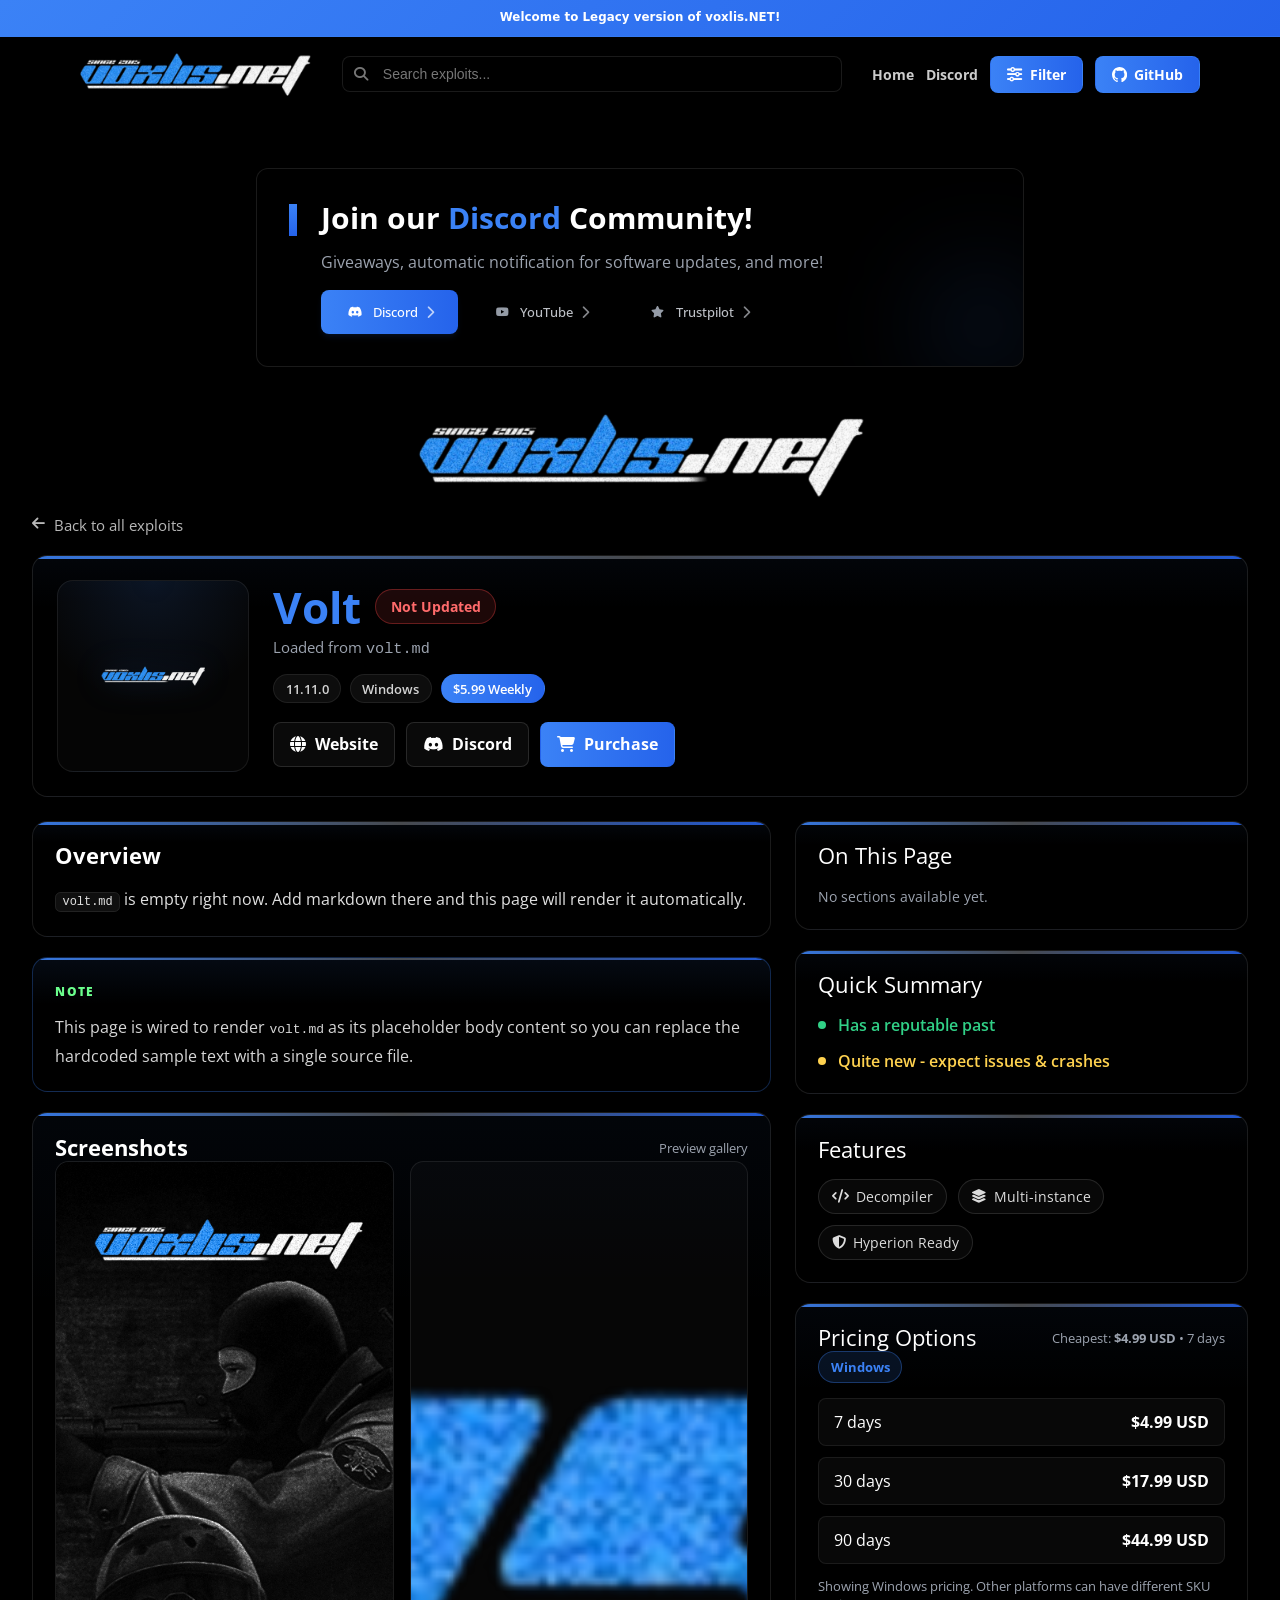
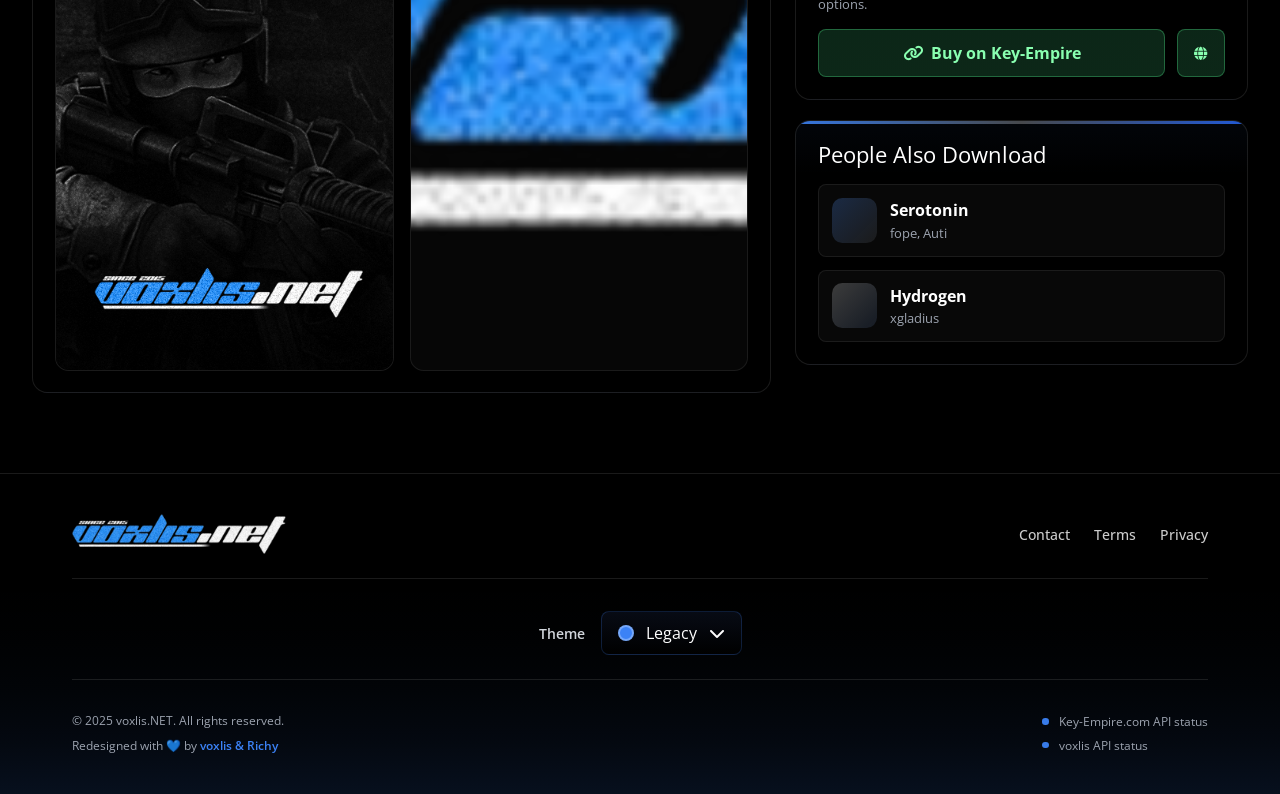
==== overview/index.html @ df1d3101 "too much to list for the changes" ====
<!DOCTYPE html>
<html lang="en">
<head>
<meta charset="UTF-8">
<meta name="viewport" content="width=device-width, initial-scale=1.0">
<base href="../">
<title>voxlis Overview</title>

<link rel="stylesheet" href="global.css">
<link rel="stylesheet" href="src/components/navbar/navbar.css">
<link rel="stylesheet" href="src/components/mobile-filter/mobile-filter.css">
<link rel="stylesheet" href="src/components/layout/layout.css">
<link rel="stylesheet" href="src/components/promo/promo.css">
<link rel="stylesheet" href="src/components/featured/featured.css">
<link rel="stylesheet" href="src/components/footer/footer.css">
<link rel="stylesheet" href="overview/overview.css">

<link rel="stylesheet" href="https://cdnjs.cloudflare.com/ajax/libs/font-awesome/6.5.1/css/all.min.css">
</head>

<body>

<div id="navbarMount"></div>
<div id="mobileFilterMount"></div>

<main class="cntr main-lyt overview-main-lyt">
  <aside class="layout-left" aria-label="Left featured ads">
    <div id="featuredMountLeft"></div>
    <div id="featuredMountLeftSecondary"></div>
  </aside>

  <section class="layout-center">
    <div id="promoMount"></div>
    <div class="overview-page">
      <a href="./" class="overview-back">
        <i class="fas fa-arrow-left"></i>
        Back to all exploits
      </a>

      <section class="overview-hero overview-card">
        <div class="overview-hero-media">
          <div class="overview-logo-frame">
            <img src="assets/ads/voxlis_small.png" alt="Overview preview" class="overview-logo-img">
          </div>
        </div>

        <div class="overview-hero-copy">
          <div class="overview-heading-row">
            <div>
              <div class="overview-title-row">
                <h1 id="overviewTitle" class="overview-title">Volt</h1>
                <span class="overview-status overview-status-warn">Not Updated</span>
              </div>
              <p id="overviewSubtitle" class="overview-subtitle">Loaded from <code>volt.md</code></p>
            </div>
          </div>

          <div class="overview-badges">
            <span class="overview-badge">11.11.0</span>
            <span class="overview-badge">Windows</span>
            <span class="overview-badge overview-badge-price">$5.99 Weekly</span>
          </div>

          <div class="overview-actions">
            <a href="#" class="overview-action-btn">
              <i class="fas fa-globe"></i>
              Website
            </a>
            <a href="/discord/" class="overview-action-btn" target="_blank" rel="noopener noreferrer">
              <i class="fab fa-discord"></i>
              Discord
            </a>
            <a href="#" class="overview-action-btn overview-action-btn-primary">
              <i class="fas fa-cart-shopping"></i>
              Purchase
            </a>
          </div>
        </div>
      </section>

      <section class="overview-grid">
        <div class="overview-main-col">
          <div id="overviewSections" class="overview-sections">
            <article class="overview-section overview-card">
              <h2 class="overview-section-title">Overview</h2>
              <div class="overview-richtext overview-markdown">
                <p>Loading placeholder content from <code>volt.md</code>...</p>
              </div>
            </article>
          </div>

          <article class="overview-section overview-card overview-note-card">
            <div class="overview-note-label">Note</div>
            <p>
              This page is wired to render <code>volt.md</code> as its placeholder body content so you can replace the
              hardcoded sample text with a single source file.
            </p>
          </article>

          <article class="overview-section overview-card">
            <div class="overview-section-head">
              <h2 class="overview-section-title">Screenshots</h2>
              <span class="overview-section-meta">Preview gallery</span>
            </div>

            <div class="overview-shot-grid">
              <div class="overview-shot-card">
                <img src="assets/ads/blue_voxlis_big.png" alt="Overview screenshot placeholder">
              </div>
              <div class="overview-shot-card">
                <img src="assets/header.png" alt="Overview screenshot placeholder">
              </div>
            </div>
          </article>
        </div>

        <aside class="overview-side-col">
          <article class="overview-card overview-side-card">
            <div class="overview-side-title">On This Page</div>
            <div id="overviewSectionNav" class="overview-section-nav">
              <span class="overview-section-nav-empty">Sections will appear here once markdown loads.</span>
            </div>
          </article>

          <article class="overview-card overview-side-card">
            <div class="overview-side-title">Quick Summary</div>
            <ul class="overview-summary-list">
              <li class="good">Has a reputable past</li>
              <li class="warn">Quite new - expect issues &amp; crashes</li>
            </ul>
          </article>

          <article class="overview-card overview-side-card">
            <div class="overview-side-title">Features</div>
            <div class="overview-chip-row">
              <span class="overview-chip"><i class="fas fa-code"></i> Decompiler</span>
              <span class="overview-chip"><i class="fas fa-layer-group"></i> Multi-instance</span>
              <span class="overview-chip"><i class="fas fa-shield-halved"></i> Hyperion Ready</span>
            </div>
          </article>

          <article class="overview-card overview-side-card">
            <div class="overview-price-head">
              <div class="overview-side-title">Pricing Options</div>
              <div class="overview-price-meta">Cheapest: <strong>$4.99 USD</strong> &bull; 7 days</div>
            </div>

            <div class="overview-platform-pill">Windows</div>

            <div class="overview-price-list">
              <div class="overview-price-row">
                <span>7 days</span>
                <strong>$4.99 USD</strong>
              </div>
              <div class="overview-price-row">
                <span>30 days</span>
                <strong>$17.99 USD</strong>
              </div>
              <div class="overview-price-row">
                <span>90 days</span>
                <strong>$44.99 USD</strong>
              </div>
            </div>

            <p class="overview-price-note">Showing Windows pricing. Other platforms can have different SKU options.</p>

            <div class="overview-buy-row">
              <a href="#" class="overview-buy-btn">
                <i class="fas fa-link"></i>
                Buy on Key-Empire
              </a>
              <button class="overview-icon-btn" type="button" aria-label="Open external pricing source">
                <i class="fas fa-globe"></i>
              </button>
            </div>
          </article>

          <article class="overview-card overview-side-card">
            <div class="overview-side-title">People Also Download</div>
            <div class="overview-related-list">
              <a href="#" class="overview-related-card">
                <div class="overview-related-thumb"></div>
                <div>
                  <div class="overview-related-name">Serotonin</div>
                  <div class="overview-related-meta">fope, Auti</div>
                </div>
              </a>
              <a href="#" class="overview-related-card">
                <div class="overview-related-thumb overview-related-thumb-alt"></div>
                <div>
                  <div class="overview-related-name">Hydrogen</div>
                  <div class="overview-related-meta">xgladius</div>
                </div>
              </a>
            </div>
          </article>
        </aside>
      </section>
    </div>
  </section>

  <aside class="layout-right" aria-label="Featured ads">
    <div id="featuredMount"></div>
    <div id="featuredMountSecondary"></div>
  </aside>
</main>

<div id="footerMount"></div>

<script src="src/components/navbar/navbar.js"></script>
<script src="src/components/mobile-filter/mobile-filter.js"></script>
<script src="src/shared/site-toast.js"></script>
<script src="overview/overview.js"></script>

</body>
</html>
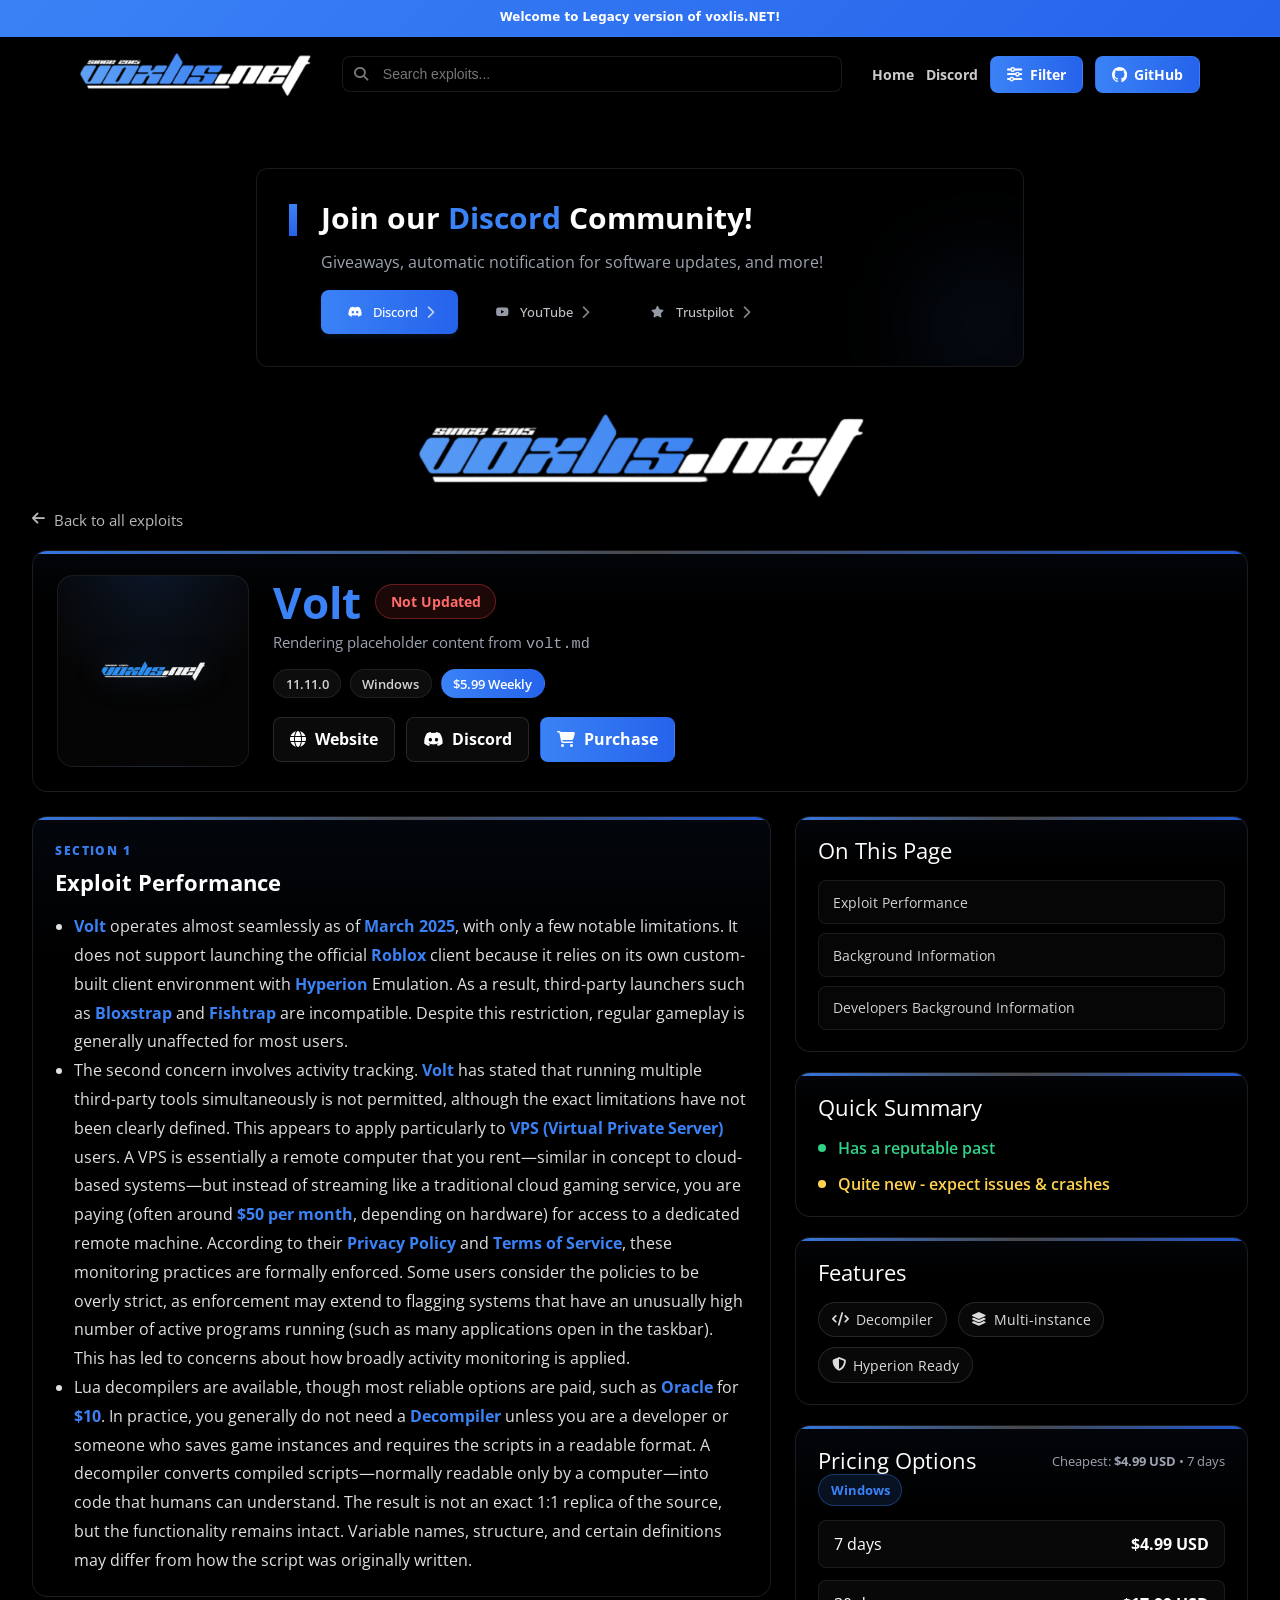
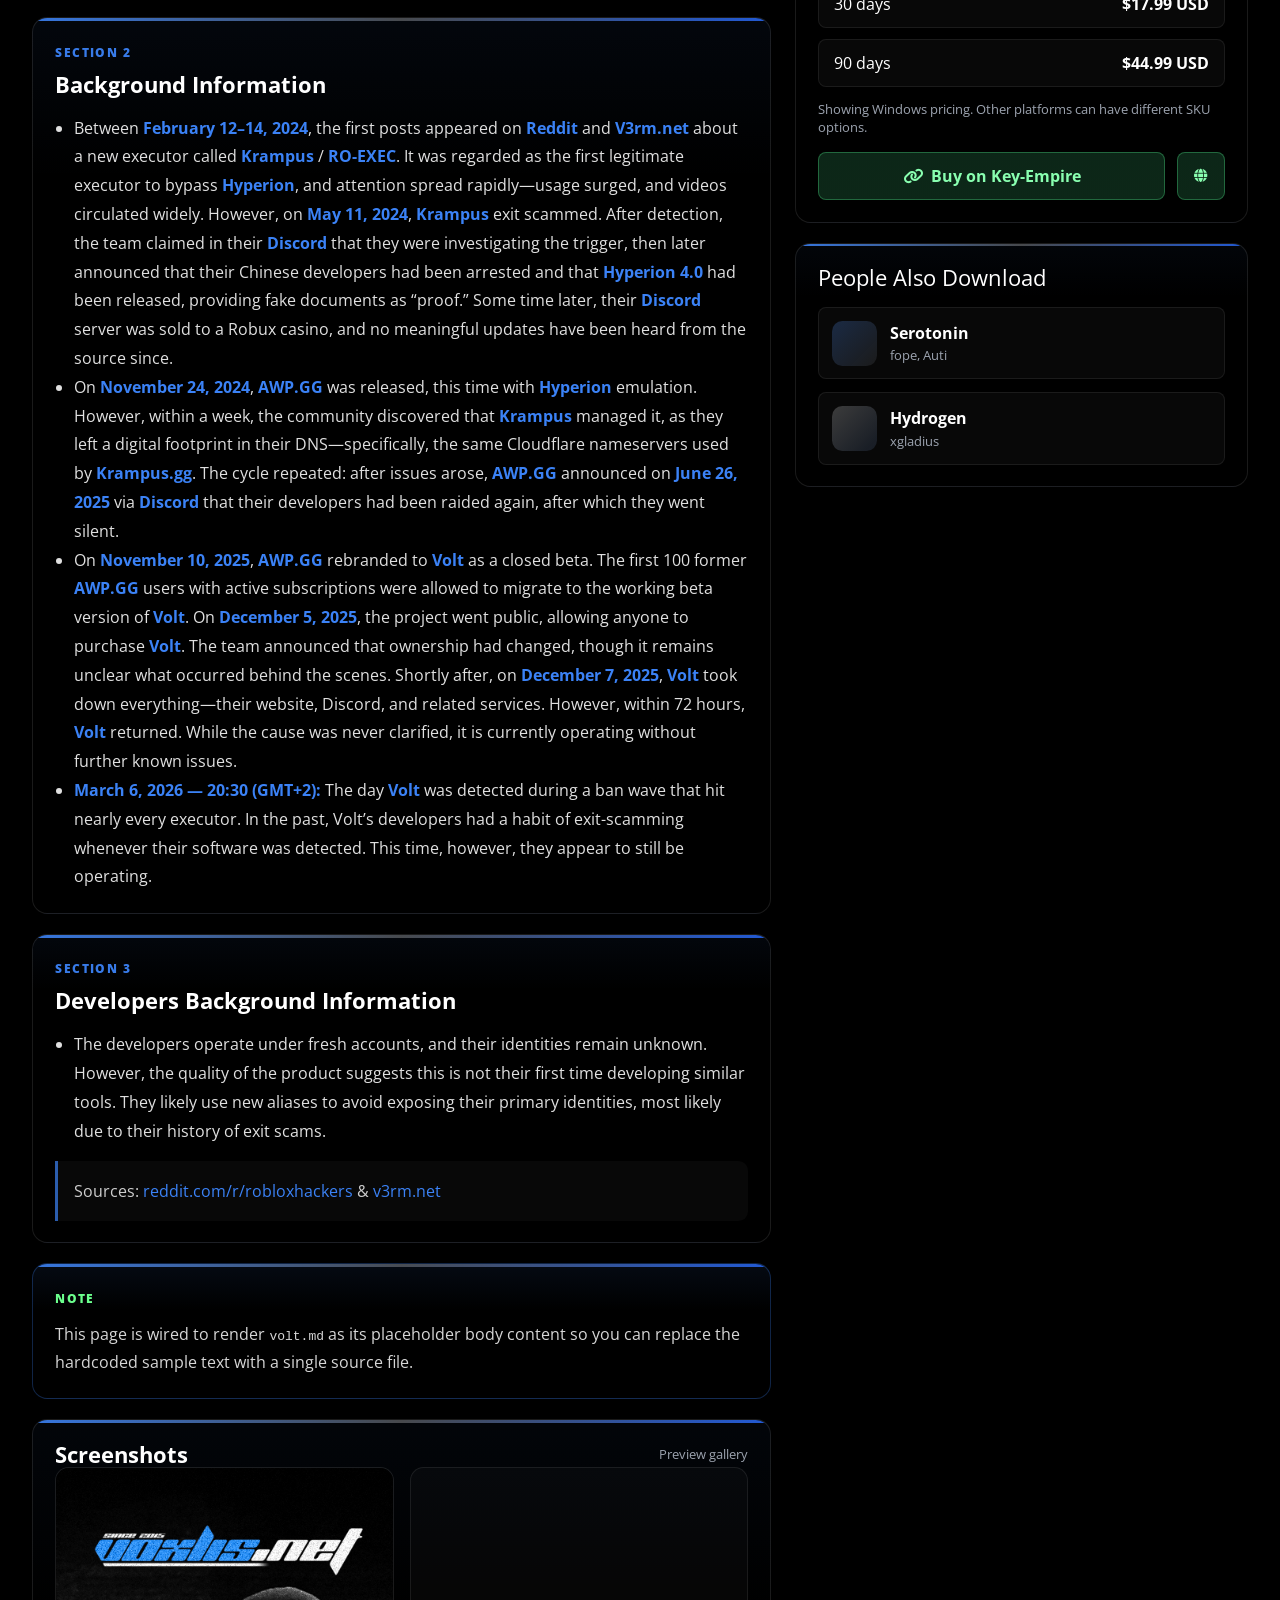
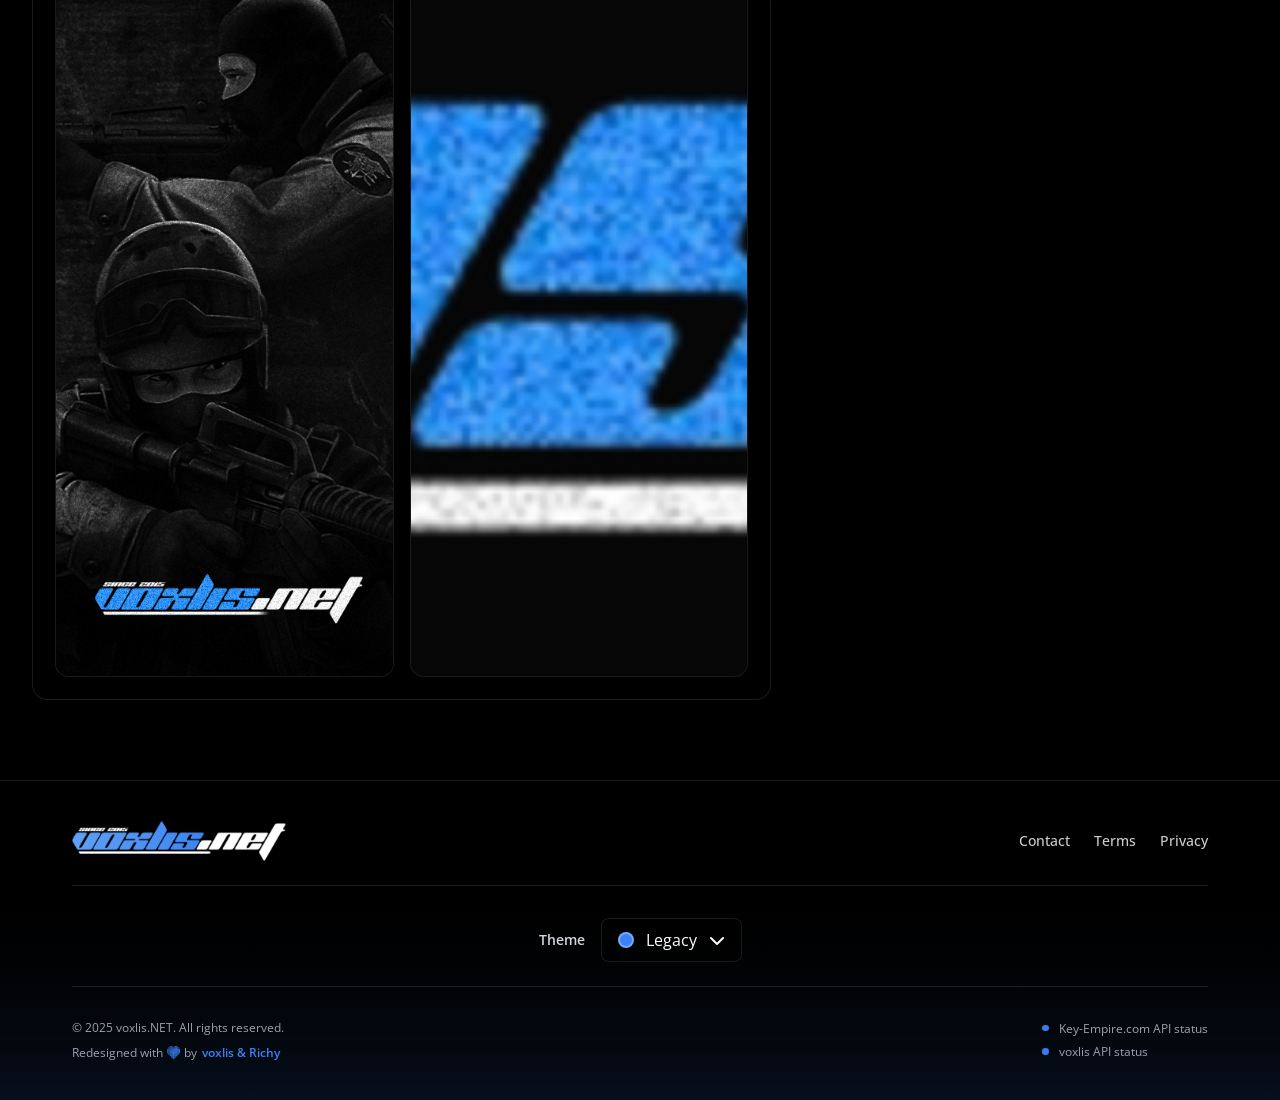
==== commit 58752d5d: "Add files via upload" ====
--- a/overview/index.html
+++ b/overview/index.html
@@ -209,6 +209,8 @@
 
 <script src="src/components/navbar/navbar.js"></script>
 <script src="src/components/mobile-filter/mobile-filter.js"></script>
+<script src="src/components/featured/featured.js"></script>
+<script src="src/components/footer/footer.js"></script>
 <script src="src/shared/site-toast.js"></script>
 <script src="overview/overview.js"></script>
 
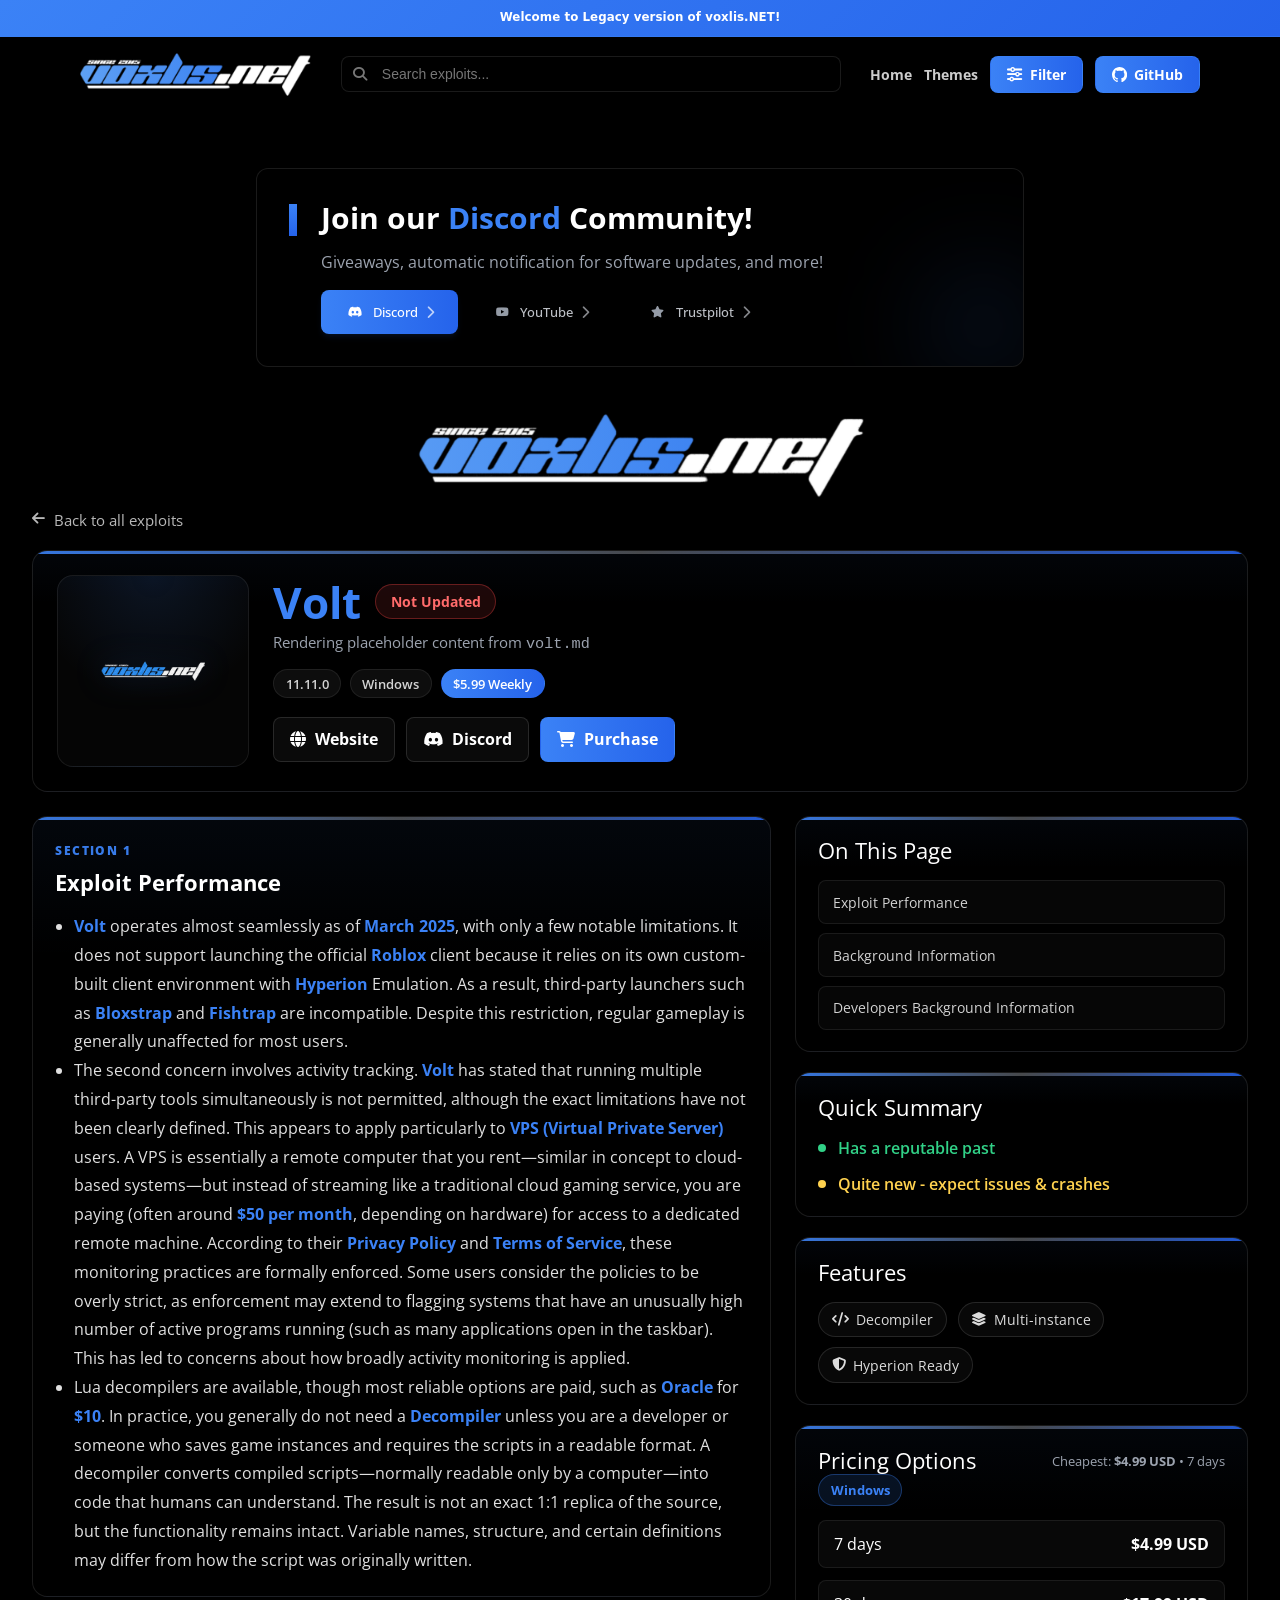
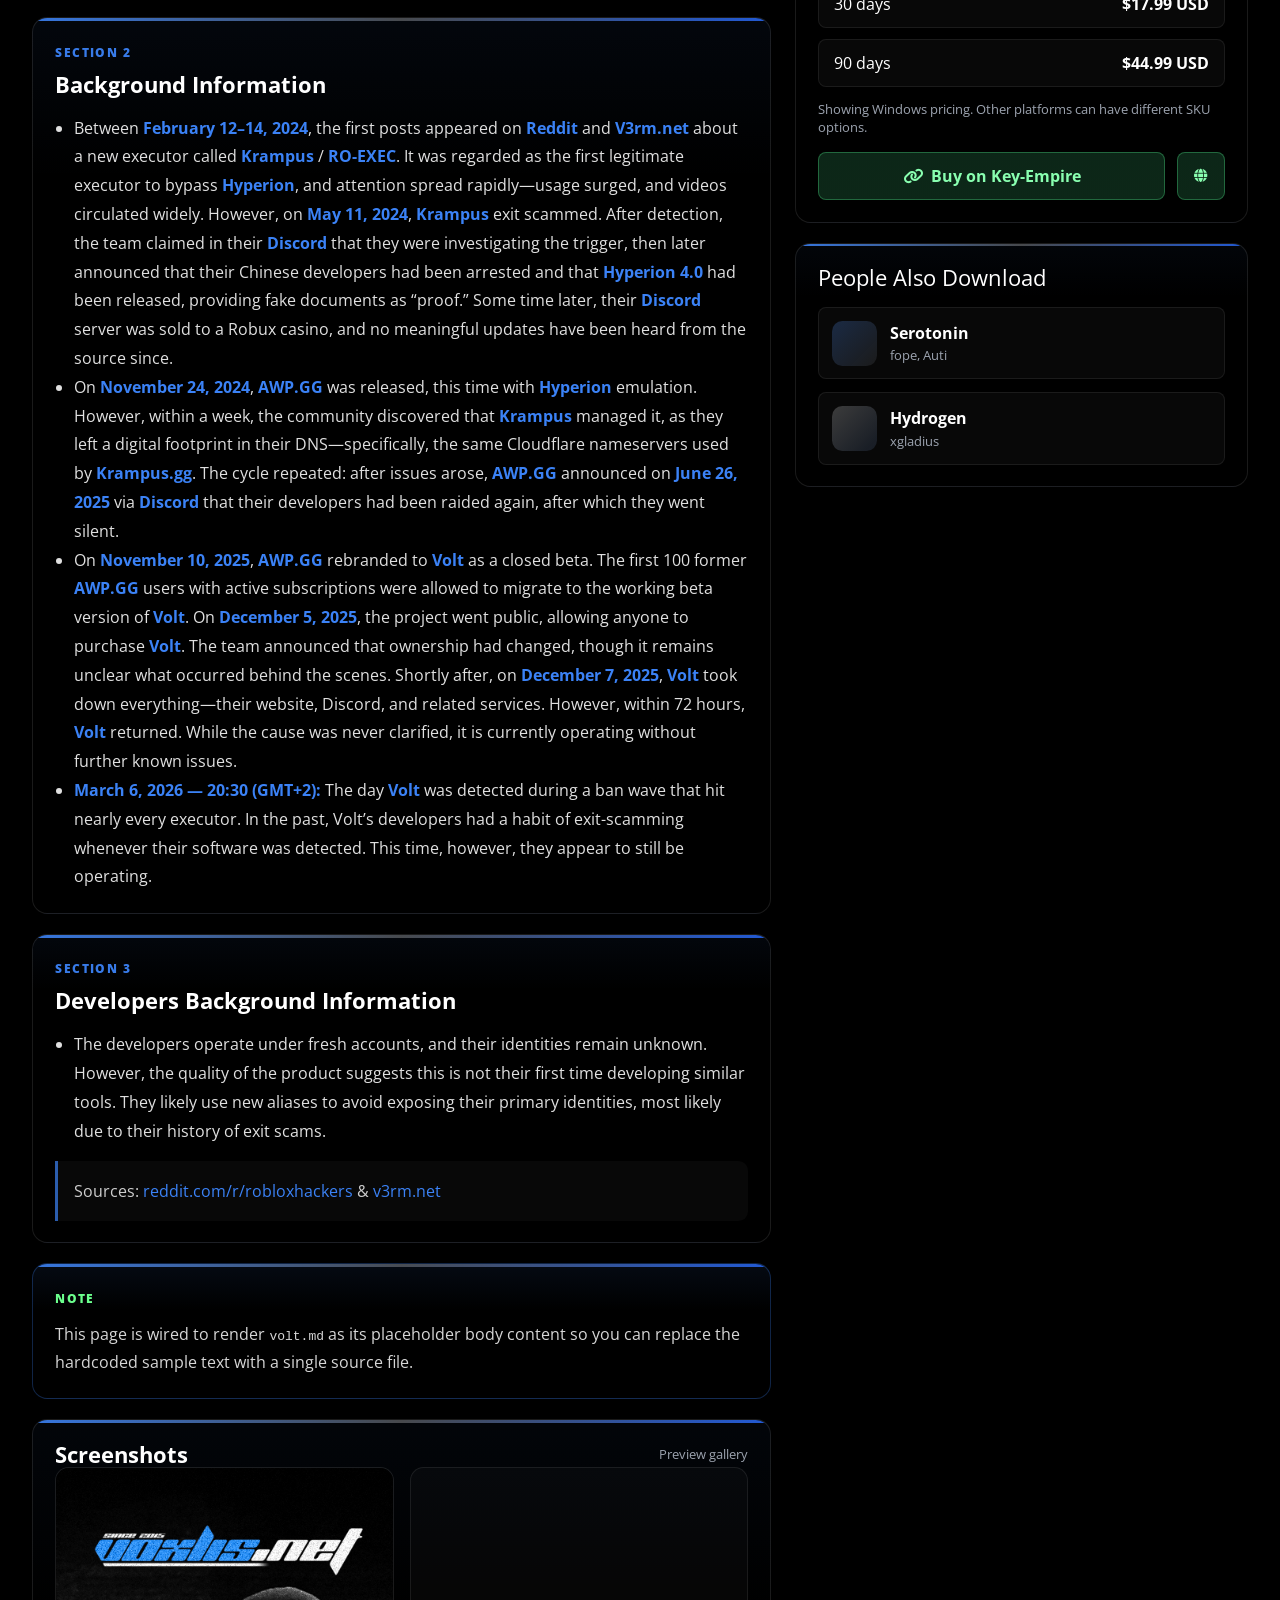
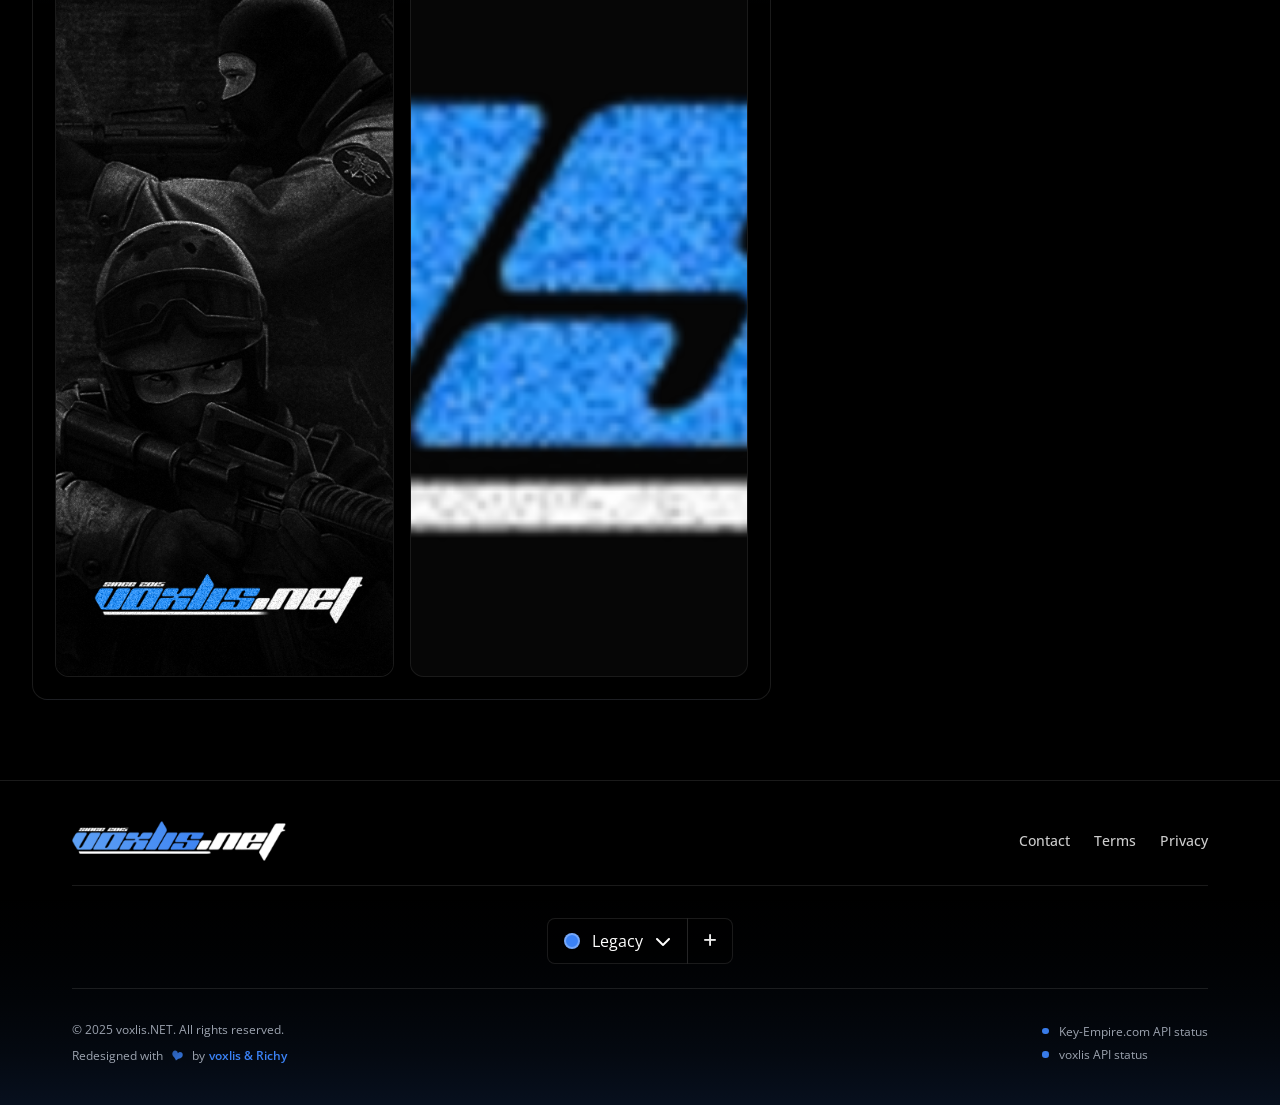
==== commit 8e06369d: "Add files via upload" ====
--- a/overview/index.html
+++ b/overview/index.html
@@ -13,6 +13,7 @@
 <link rel="stylesheet" href="src/components/promo/promo.css">
 <link rel="stylesheet" href="src/components/featured/featured.css">
 <link rel="stylesheet" href="src/components/footer/footer.css">
+<link rel="stylesheet" href="src/components/custom-theme/custom-theme.css">
 <link rel="stylesheet" href="overview/overview.css">
 
 <link rel="stylesheet" href="https://cdnjs.cloudflare.com/ajax/libs/font-awesome/6.5.1/css/all.min.css">
@@ -211,6 +212,7 @@
 <script src="src/components/mobile-filter/mobile-filter.js"></script>
 <script src="src/components/featured/featured.js"></script>
 <script src="src/components/footer/footer.js"></script>
+<script src="src/components/custom-theme/custom-theme.js"></script>
 <script src="src/shared/site-toast.js"></script>
 <script src="overview/overview.js"></script>
 
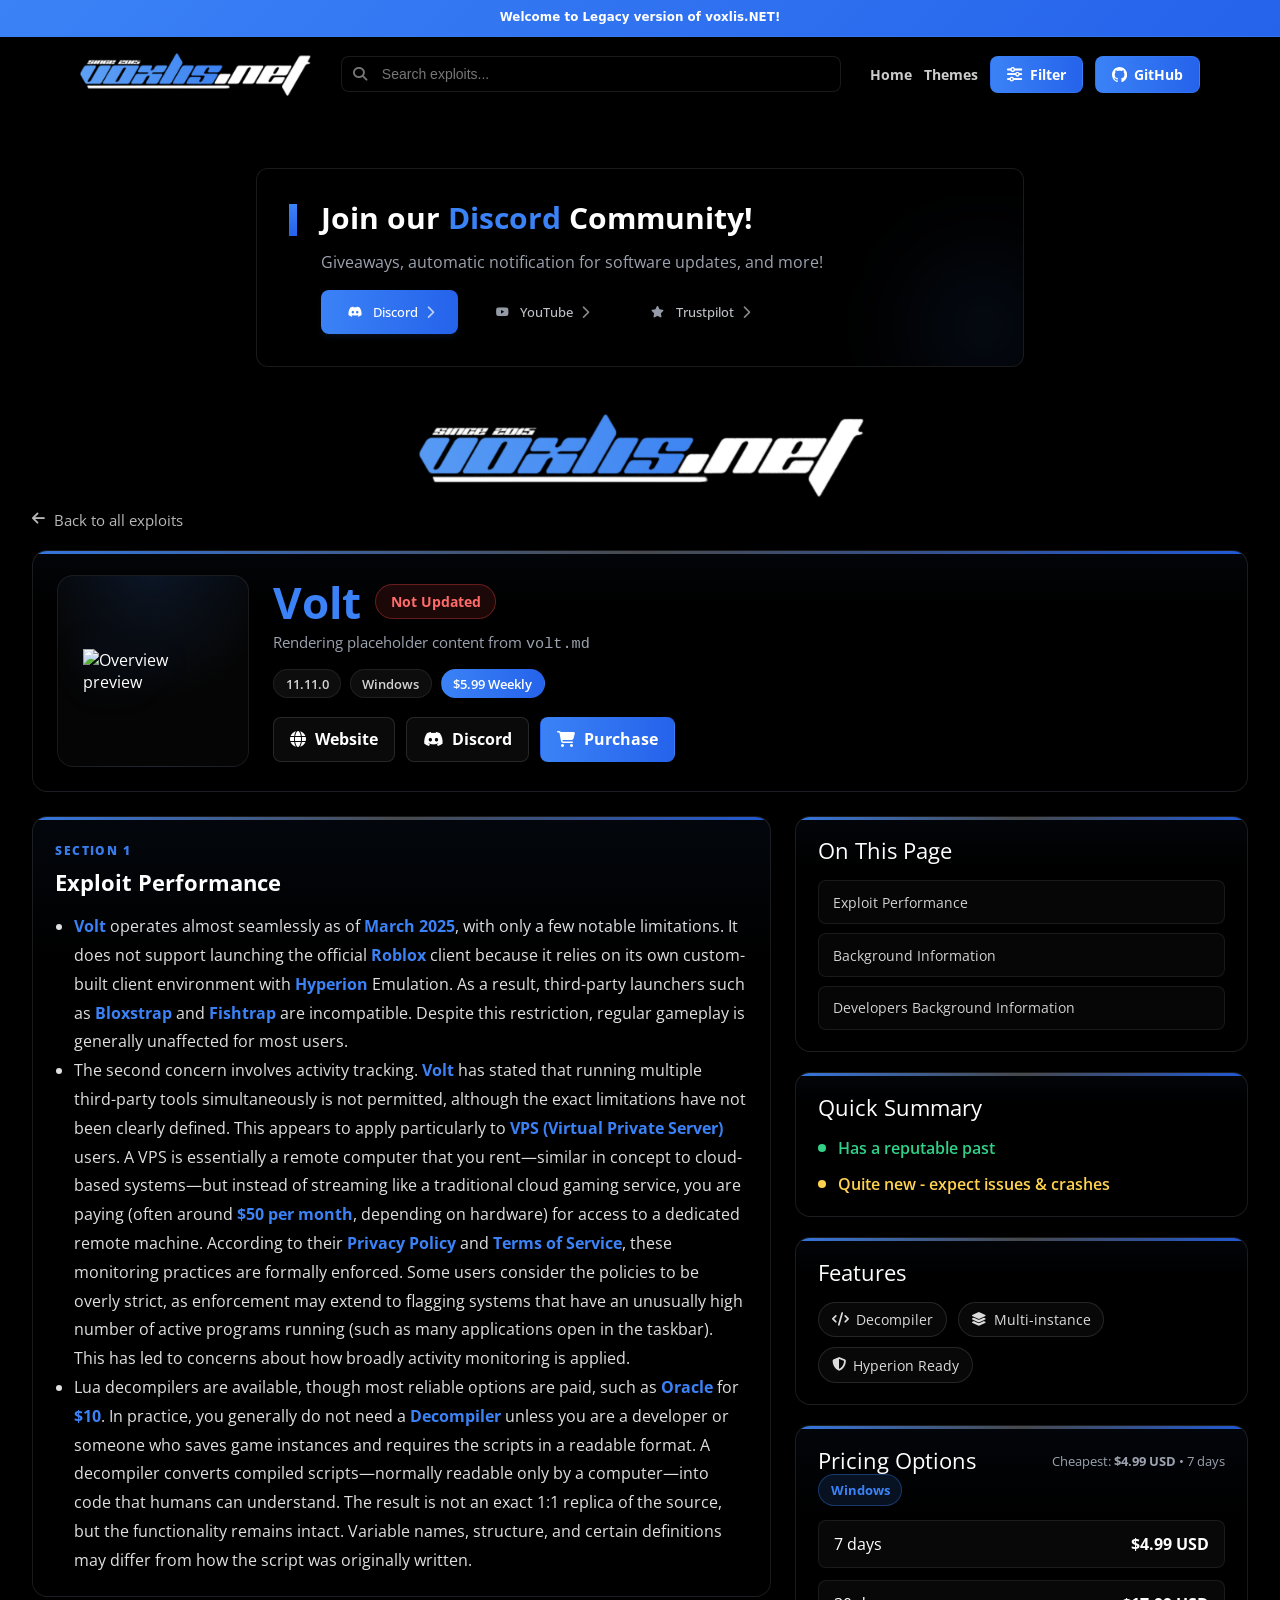
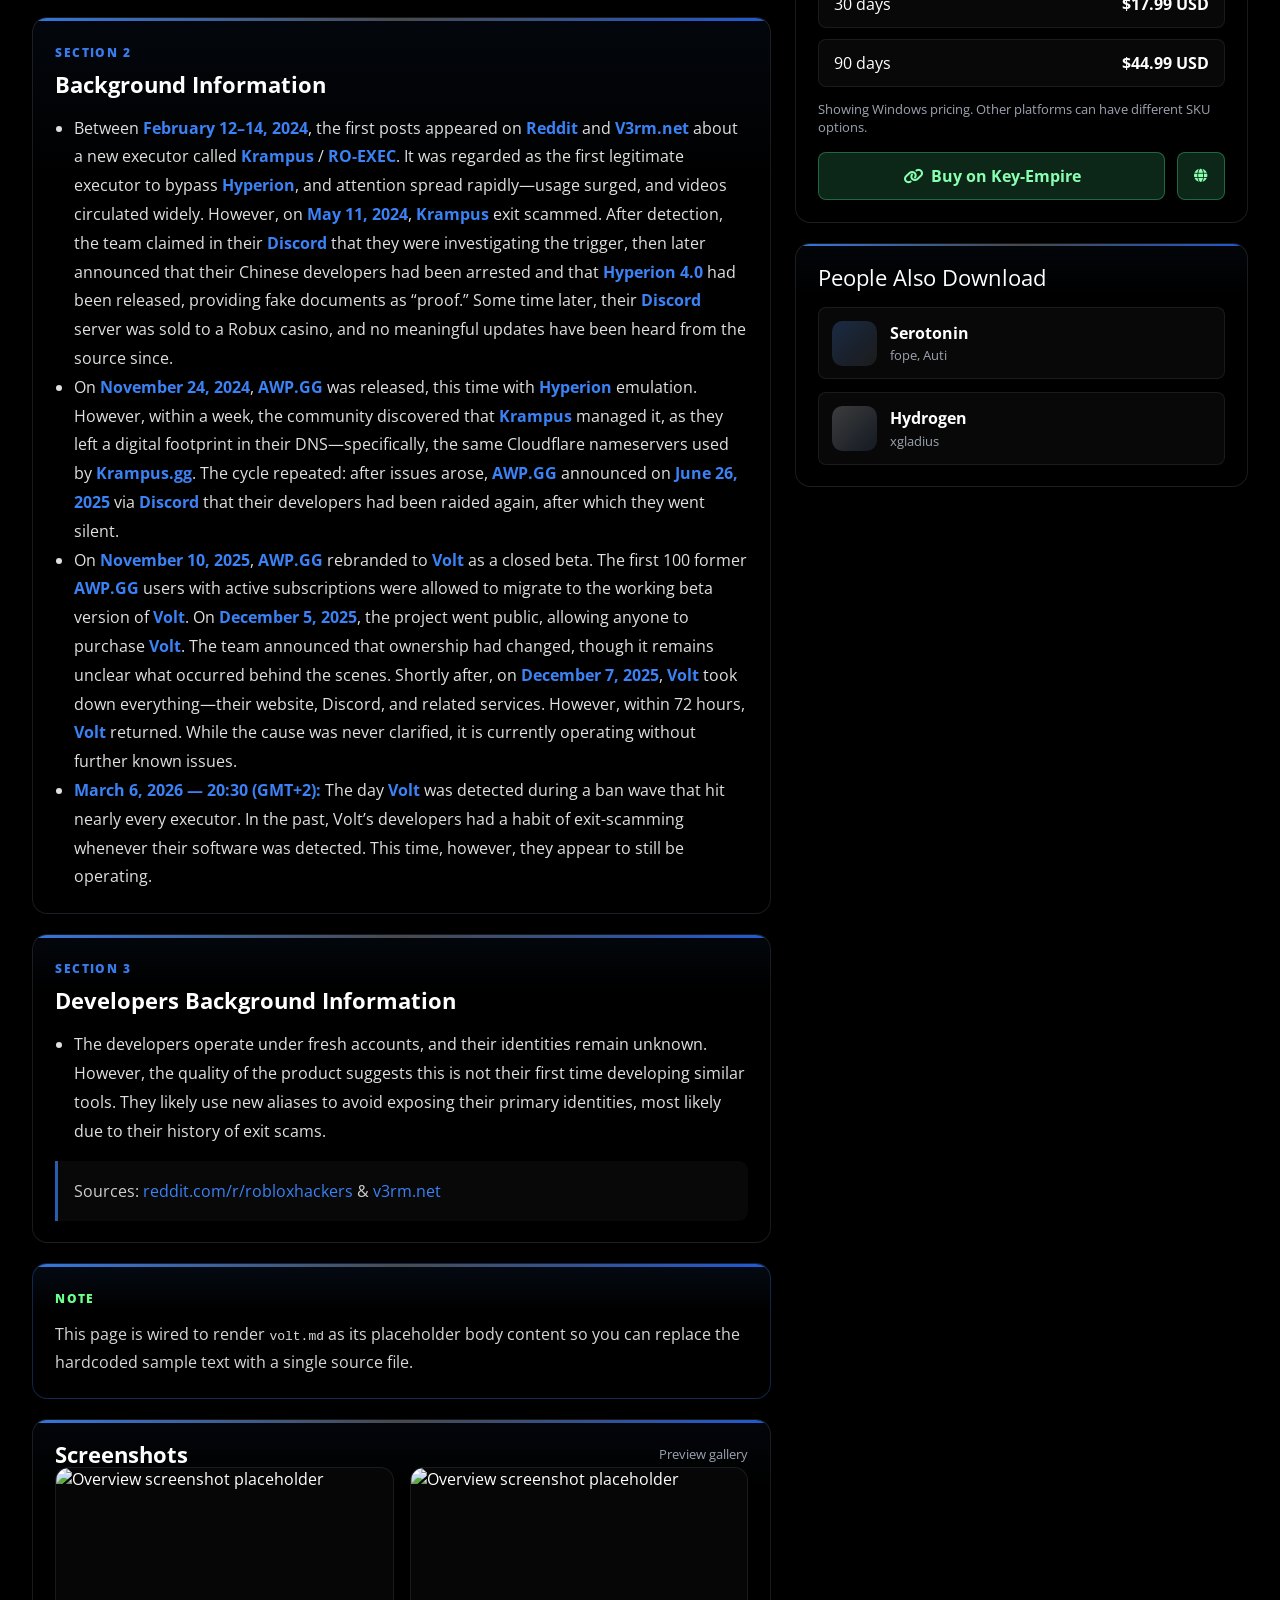
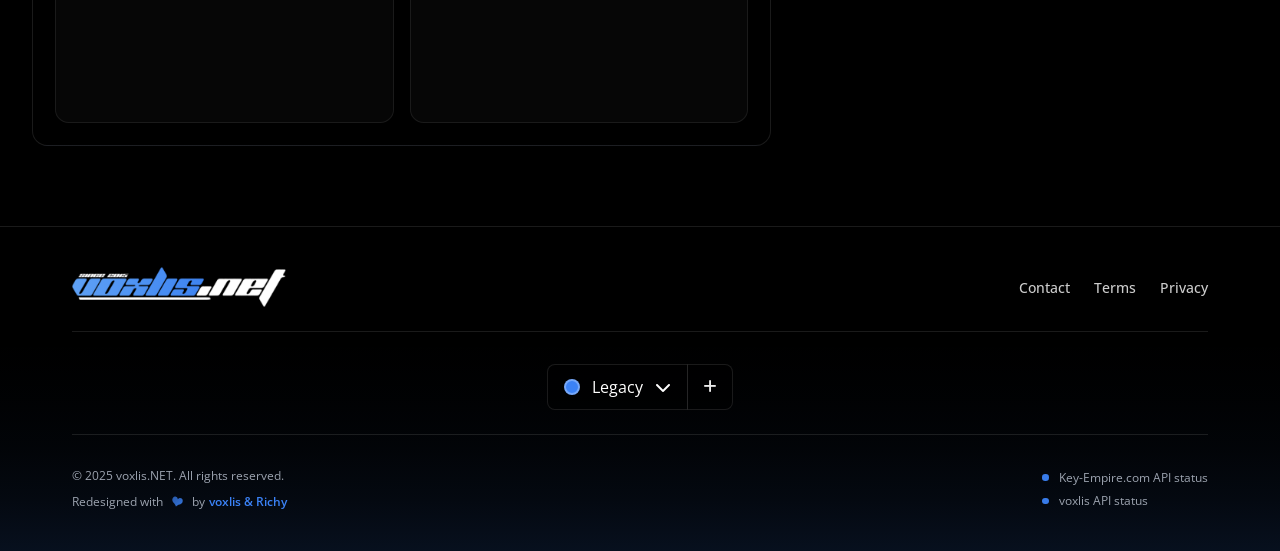
==== commit 7fb43294: "Add files via upload" ====
--- a/overview/index.html
+++ b/overview/index.html
@@ -8,12 +8,13 @@
 
 <link rel="stylesheet" href="global.css">
 <link rel="stylesheet" href="src/components/navbar/navbar.css">
-<link rel="stylesheet" href="src/components/mobile-filter/mobile-filter.css">
+<link rel="stylesheet" href="src/components/filter/filter.css">
 <link rel="stylesheet" href="src/components/layout/layout.css">
 <link rel="stylesheet" href="src/components/promo/promo.css">
 <link rel="stylesheet" href="src/components/featured/featured.css">
 <link rel="stylesheet" href="src/components/footer/footer.css">
 <link rel="stylesheet" href="src/components/custom-theme/custom-theme.css">
+<link rel="stylesheet" href="src/shared/site-toast.css">
 <link rel="stylesheet" href="overview/overview.css">
 
 <link rel="stylesheet" href="https://cdnjs.cloudflare.com/ajax/libs/font-awesome/6.5.1/css/all.min.css">
@@ -22,7 +23,7 @@
 <body>
 
 <div id="navbarMount"></div>
-<div id="mobileFilterMount"></div>
+<div id="filterMount"></div>
 
 <main class="cntr main-lyt overview-main-lyt">
   <aside class="layout-left" aria-label="Left featured ads">
@@ -209,7 +210,7 @@
 <div id="footerMount"></div>
 
 <script src="src/components/navbar/navbar.js"></script>
-<script src="src/components/mobile-filter/mobile-filter.js"></script>
+<script src="src/components/filter/filter.js"></script>
 <script src="src/components/featured/featured.js"></script>
 <script src="src/components/footer/footer.js"></script>
 <script src="src/components/custom-theme/custom-theme.js"></script>
